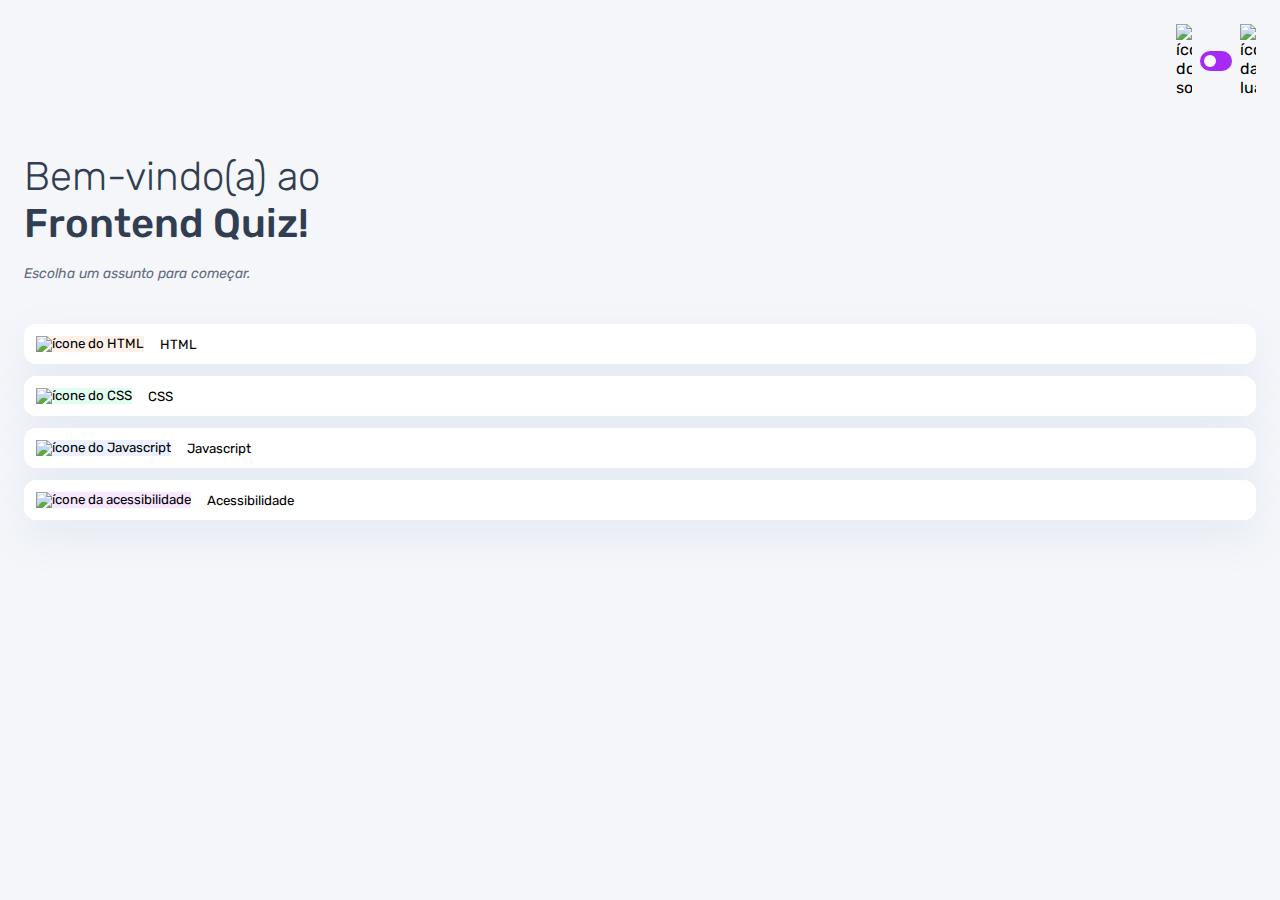
==== index.html @ ed5bc9dc "primeira parte da estilização dos botões de assunto" ====
<!DOCTYPE html>
<html lang="pt-BR">
<head>
    <meta charset="UTF-8">
    <meta name="viewport" content="width=device-width, initial-scale=1.0">
    <link rel="preconnect" href="https://fonts.googleapis.com">
    <link rel="preconnect" href="https://fonts.gstatic.com" crossorigin>
    <link href="https://fonts.googleapis.com/css2?family=Rubik:ital,wght@0,300..900;1,300..900&display=swap" rel="stylesheet">
    <link rel="stylesheet" href="style.css">
    <title>Quiz App</title>
</head>
<body>
    <header>
        <div class="tema">
            <img src="./assets/images/icon-sun-dark.svg" alt="ícone do sol">
            <button>
                <div></div>
            </button>
            <img src="./assets/images/icon-moon-dark.svg" alt="ícone da lua">
        </div>
    </header>

    <main>
        <section class="boas_vindas">
            <h1>
                Bem-vindo(a) ao <br>
                <strong>Frontend Quiz!</strong>
            </h1>

            <p>Escolha um assunto para começar.</p>
        </section>

        <section class="assuntos">
            <button class="botao_html">
                <div>
                    <img src="./assets/images/icon-html.svg" alt="ícone do HTML">
                </div>
                HTML
            </button>

            <button class="botao_css">
                <div>
                    <img src="./assets/images/icon-css.svg" alt="ícone do CSS">
                </div>
                CSS
            </button>

            <button class="botao_javascript">
                <div>
                    <img src="./assets/images/icon-js.svg" alt="ícone do Javascript">
                </div>
                Javascript
            </button>

            <button class="botao_acessibilidade">
                <div>
                    <img src="./assets/images/icon-accessibility.svg" alt="ícone da acessibilidade">
                </div>
                Acessibilidade
            </button>
        </section>
    </main>
</body>
</html>
---- style.css ----
* {
    margin: 0;
    padding: 0;
    box-sizing: border-box;
    font-family: "Rubik", sans-serif;
    -webkit-font-smoothing: antialiased;
}
:root {
    --bg-color: #f4f6fa;
    --purple: #a729f5;
    --primary-text-color: #313e51;
    --secondary-text-color: #626c7f;
    --button-bg: #fff;
    --shadow: 0px 16px 40px 0px rgba(143, 160, 193, 0.14);
    --bg-html: #fff1e9;
    --bg-css: #e0fdef;
    --bg-javascript: #ebf0ff;
    --bg-acessibilidade: #f6e7ff;
    --white: #fff;
    --bg-mobile: url(./assets/images/pattern-background-mobile-light.svg);
}
body {
    height: 100svh;
    background: var(--bg-mobile) var(--bg-color);
    background-repeat: no-repeat;
    background-size: cover;
}

header {
    padding: 16px 24px;
    display: flex;
    justify-content: flex-end;
}

.tema {
    padding: 8px 0;
    display: flex;
    align-items: center;
    gap: 8px;
}

.tema img {
    width: 16px;
}

.tema button {
    height: 20px;
    width: 32px;
    background: var(--purple);
    border: 0;
    border-radius: 999px;
    padding: 4px;
}
.tema button div {
    background: var(--white);
    width: 12px;
    height: 12px;
    border-radius: 999px;
}
main {
    padding: 32px 24px;
}

.boas_vindas {
    margin-bottom: 40px;
}

.boas_vindas h1 {
    font-size: 40px;
    font-weight: 300;
    color: var(--primary-text-color);
    margin-bottom: 16px;
}

.boas_vindas h1 strong {
    font-weight: 500;
}

.boas_vindas p {
    color: var(--secondary-text-color);
    font-size: 14px;
    line-height: 150%;
    font-style: italic;
}

.assuntos {
    display: flex;
    flex-direction: column;
    gap: 12px;
}

.assuntos button {
    border: none;
    background: var(--button-bg);
    display: flex;
    align-items: center;
    gap: 16px;
    padding: 12px;
    border-radius: 12px;
    box-shadow: var(--shadow);
}

.botao_html div {
    background: var(--bg-html);
}

.botao_css div {
    background: var(--bg-css);
}

.botao_javascript div {
    background: var(--bg-javascript);
}

.botao_acessibilidade div {
    background: var(--bg-acessibilidade);
}
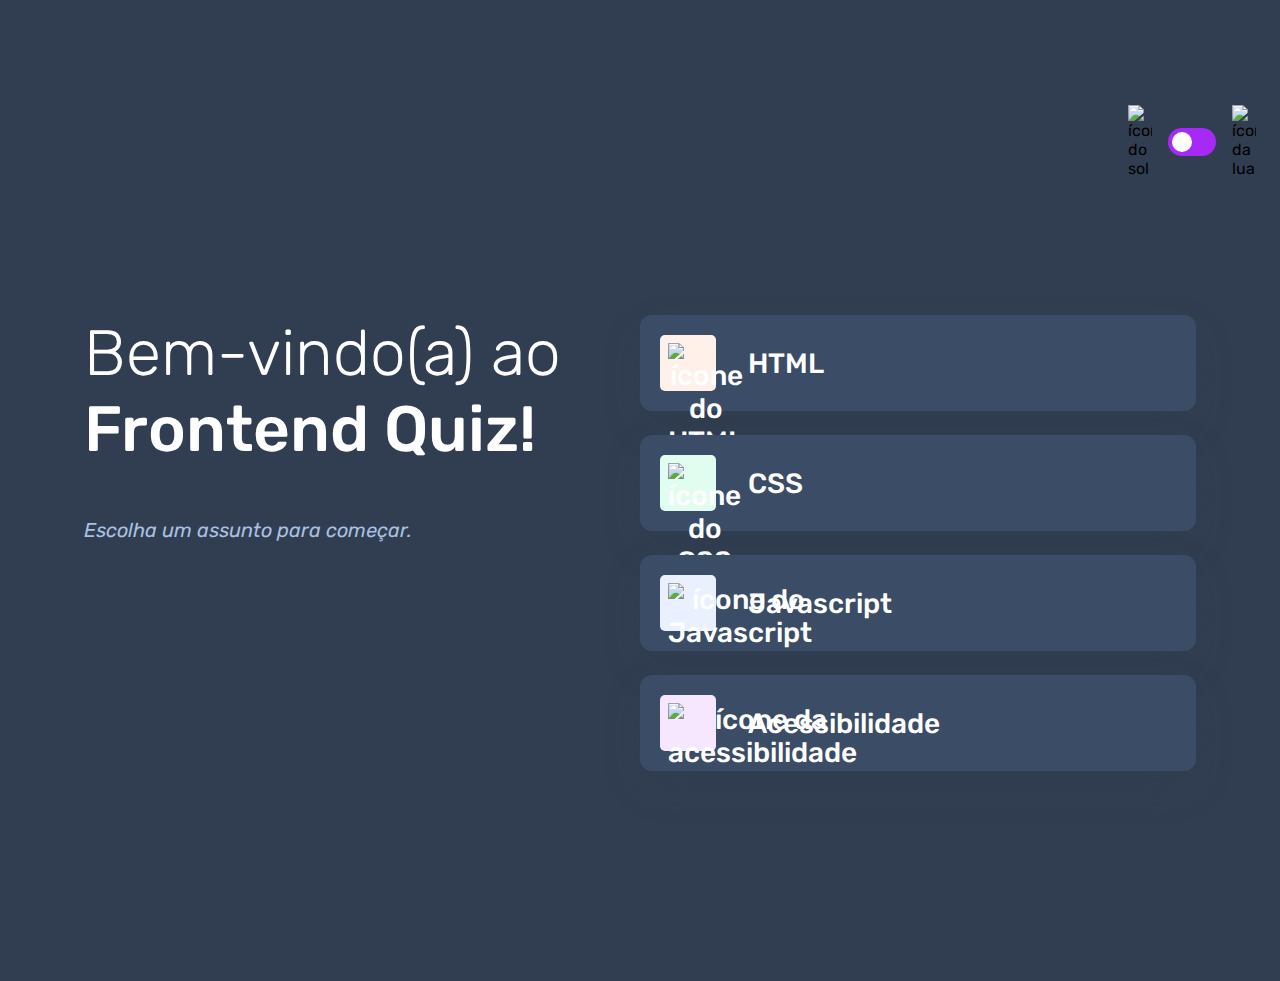
==== commit d6106201: "adaptação das cores para o tema escuro" ====
--- a/index.html
+++ b/index.html
@@ -9,7 +9,7 @@
     <link rel="stylesheet" href="style.css">
     <title>Quiz App</title>
 </head>
-<body>
+<body class="escuro">
     <header>
         <div class="tema">
             <img src="./assets/images/icon-sun-dark.svg" alt="ícone do sol">
--- a/style.css
+++ b/style.css
@@ -18,7 +18,19 @@
     --bg-acessibilidade: #f6e7ff;
     --white: #fff;
     --bg-mobile: url(./assets/images/pattern-background-mobile-light.svg);
-}
+    --bg-desktop: url(./assets/images/pattern-background-desktop-light.svg);
+}
+
+body.escuro {
+    --bg-color: #313e51;
+    --bg-mobile: url(./assets/images/pattern-background-mobile-dark.svg);
+    --bg-desktop: url(./assets/images/pattern-background-desktop-dark.svg);
+    --primary-text-color: #fff;
+    --secondary-text-color: #abc1e1;
+    --button-bg:#3b4d66;
+    --shadow: 0px 16px 40px 0px rgba(49, 62, 81, 0.14);
+}
+
 body {
     height: 100svh;
     background: var(--bg-mobile) var(--bg-color);
@@ -98,6 +110,20 @@
     padding: 12px;
     border-radius: 12px;
     box-shadow: var(--shadow);
+    font-size: 18px;
+    font-weight: 500;
+    color: var(--primary-text-color);
+}
+
+.assuntos button div {
+    width: 40px;
+    height: 40px;
+    padding: 5px;
+    border-radius: 5px;
+}
+
+.assuntos button img {
+    width: 100%;
 }
 
 .botao_html div {
@@ -114,4 +140,69 @@
 
 .botao_acessibilidade div {
     background: var(--bg-acessibilidade);
-}+}
+
+@media(min-width: 1100px) {
+    body {
+        background: var(--bg-desktop) var(--bg-color);
+        background-size: cover;
+        background-repeat: no-repeat;
+    }
+
+    header {
+        margin-block: 81px;
+    }
+
+    .tema {
+        gap: 16px;
+    }
+
+    .tema img {
+         width: 24px;
+    }
+
+    .tema button {
+        width: 48px;
+        height: 28px;
+    }
+
+    .tema button div {
+        width: 20px;
+        height: 20px;
+    }
+
+    main {
+        display: flex;
+        max-width: 1160px;
+        margin-inline: auto;
+    }
+
+    section {
+        width: 100%;
+    }
+
+    .boas_vindas h1 {
+        font-size: 64px;
+        margin-bottom: 48px;
+    }
+
+    .boas_vindas p {
+        font-size: 20px;
+    }
+
+    .assuntos {
+        gap: 24px;
+    }
+
+    .assuntos button {
+        font-size: 28px;
+        padding: 20px;
+        gap: 32px;
+    }
+
+    .assuntos button div {
+        width: 56px;
+        height: 56px;
+        padding: 8px;
+    }
+} 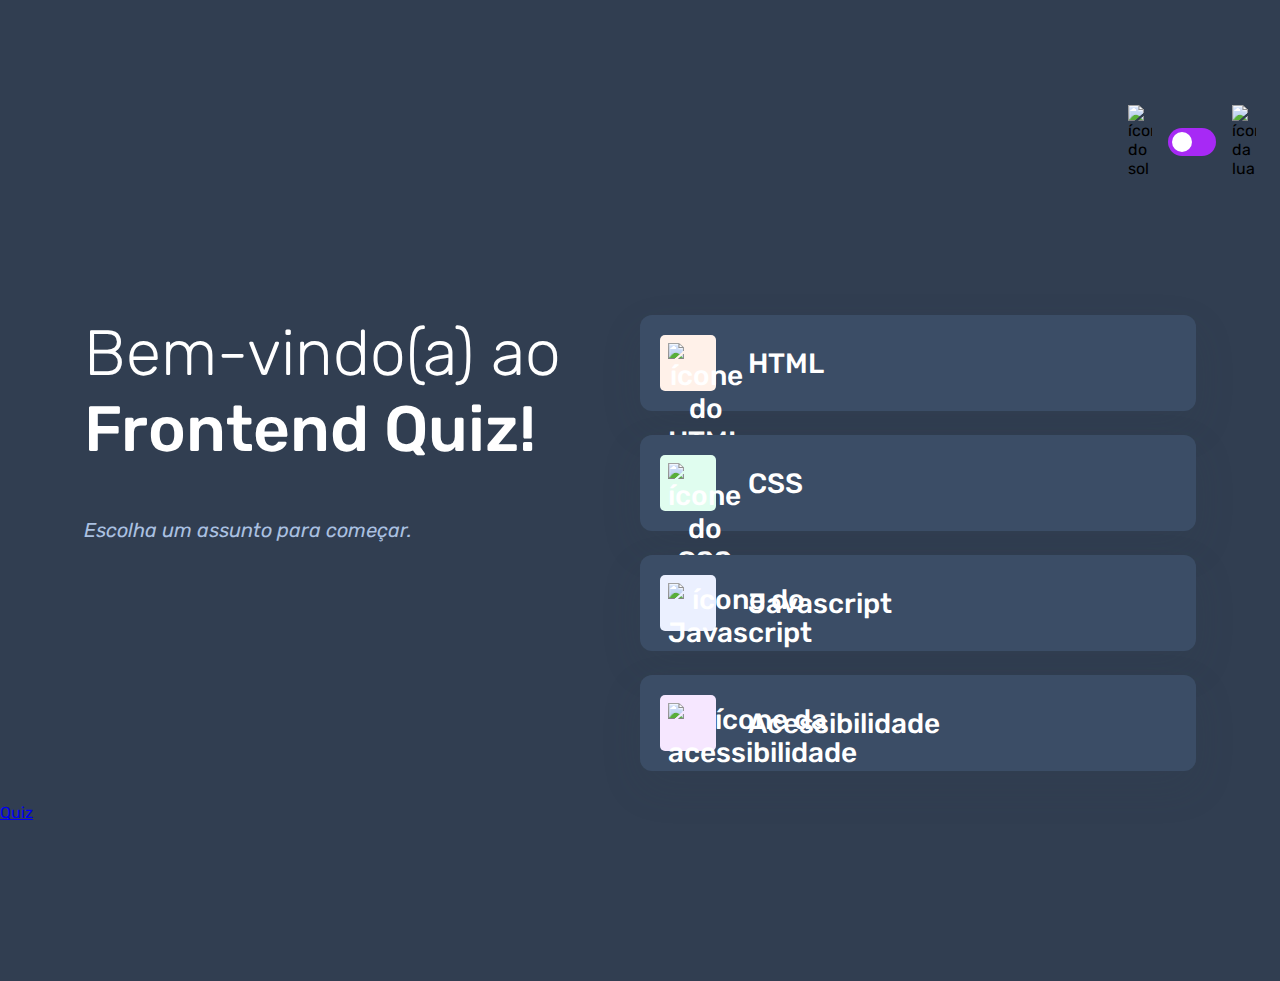
==== commit 450392a6: "criação da página do quiz" ====
--- a/index.html
+++ b/index.html
@@ -60,5 +60,7 @@
             </button>
         </section>
     </main>
+
+    <a href="./pages/quiz/quiz.html">Quiz </a>
 </body>
 </html>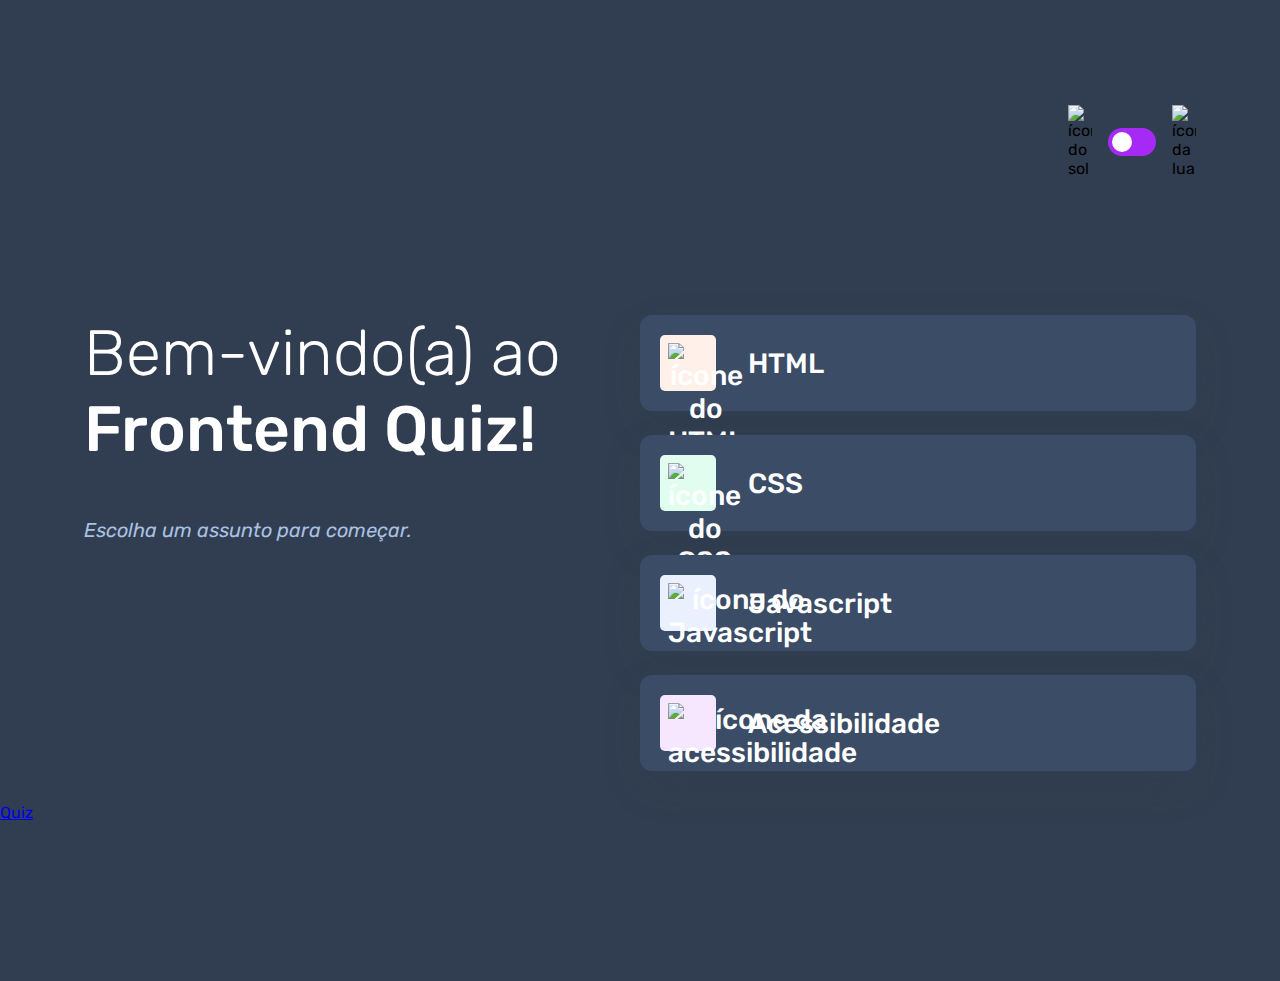
==== commit e840dcd4: "primeiros ajustes do tema no Javascript" ====
--- a/index.html
+++ b/index.html
@@ -7,6 +7,7 @@
     <link rel="preconnect" href="https://fonts.gstatic.com" crossorigin>
     <link href="https://fonts.googleapis.com/css2?family=Rubik:ital,wght@0,300..900;1,300..900&display=swap" rel="stylesheet">
     <link rel="stylesheet" href="style.css">
+    <script src="./script.js" defer></script>
     <title>Quiz App</title>
 </head>
 <body class="escuro">
--- a/style.css
+++ b/style.css
@@ -42,6 +42,8 @@
     padding: 16px 24px;
     display: flex;
     justify-content: flex-end;
+    max-width: 1160px;
+    margin-inline: auto;
 }
 
 .tema {
@@ -62,6 +64,7 @@
     border: 0;
     border-radius: 999px;
     padding: 4px;
+    display: flex;
 }
 .tema button div {
     background: var(--white);
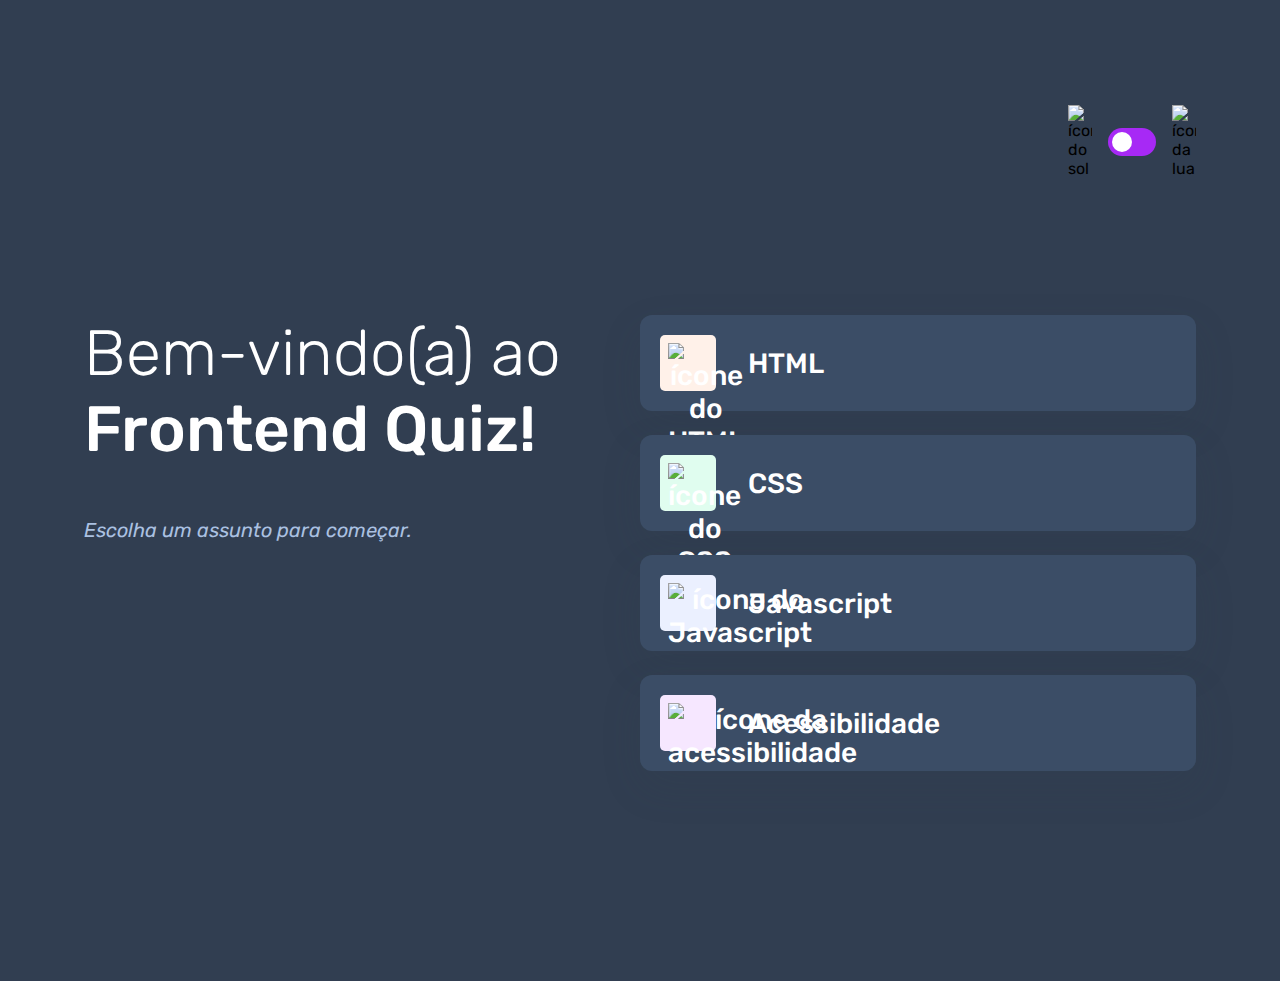
==== commit 79c93671: "adicionada a função para escolher o tema do quiz do index.html" ====
--- a/index.html
+++ b/index.html
@@ -7,7 +7,7 @@
     <link rel="preconnect" href="https://fonts.gstatic.com" crossorigin>
     <link href="https://fonts.googleapis.com/css2?family=Rubik:ital,wght@0,300..900;1,300..900&display=swap" rel="stylesheet">
     <link rel="stylesheet" href="style.css">
-    <script src="./script.js" defer></script>
+    <script src="./script.js" type="module" defer></script>
     <title>Quiz App</title>
 </head>
 <body class="escuro">
@@ -61,7 +61,5 @@
             </button>
         </section>
     </main>
-
-    <a href="./pages/quiz/quiz.html">Quiz </a>
 </body>
 </html>--- a/style.css
+++ b/style.css
@@ -65,6 +65,7 @@
     border-radius: 999px;
     padding: 4px;
     display: flex;
+    cursor: pointer;
 }
 .tema button div {
     background: var(--white);
@@ -116,6 +117,7 @@
     font-size: 18px;
     font-weight: 500;
     color: var(--primary-text-color);
+    cursor: pointer;
 }
 
 .assuntos button div {
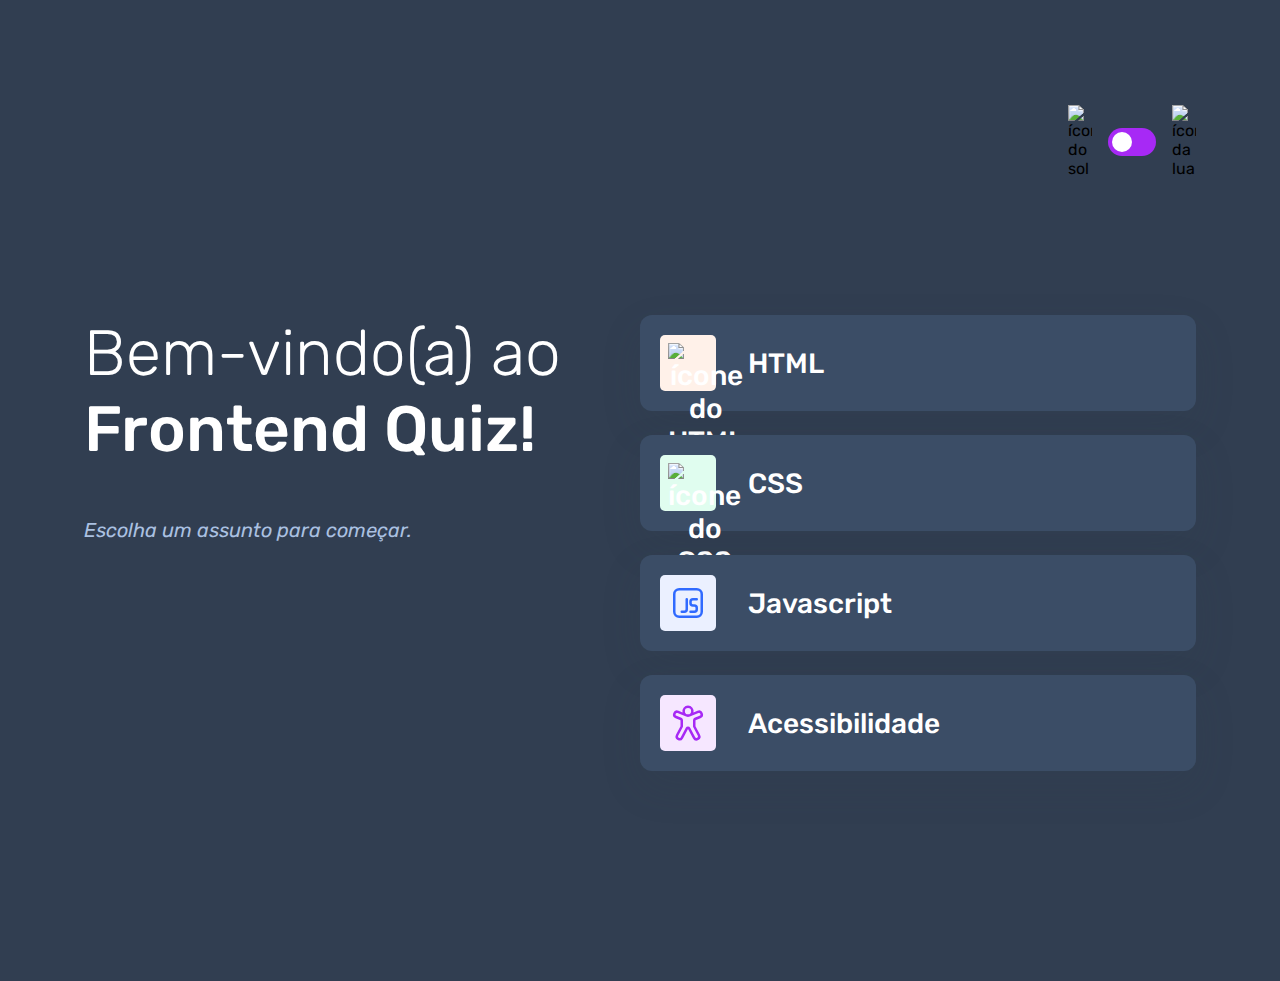
==== commit b11f340a: "alteração dinâmica do assunto da página" ====
--- a/index.html
+++ b/index.html
@@ -48,18 +48,18 @@
 
             <button class="botao_javascript">
                 <div>
-                    <img src="./assets/images/icon-js.svg" alt="ícone do Javascript">
+                    <img src="./assets/images/icon-javascript.svg" alt="ícone do Javascript">
                 </div>
                 Javascript
             </button>
 
             <button class="botao_acessibilidade">
                 <div>
-                    <img src="./assets/images/icon-accessibility.svg" alt="ícone da acessibilidade">
+                    <img src="./assets/images/icon-acessibilidade.svg" alt="ícone da acessibilidade">
                 </div>
                 Acessibilidade
             </button>
         </section>
     </main>
 </body>
-</html>+</html> 